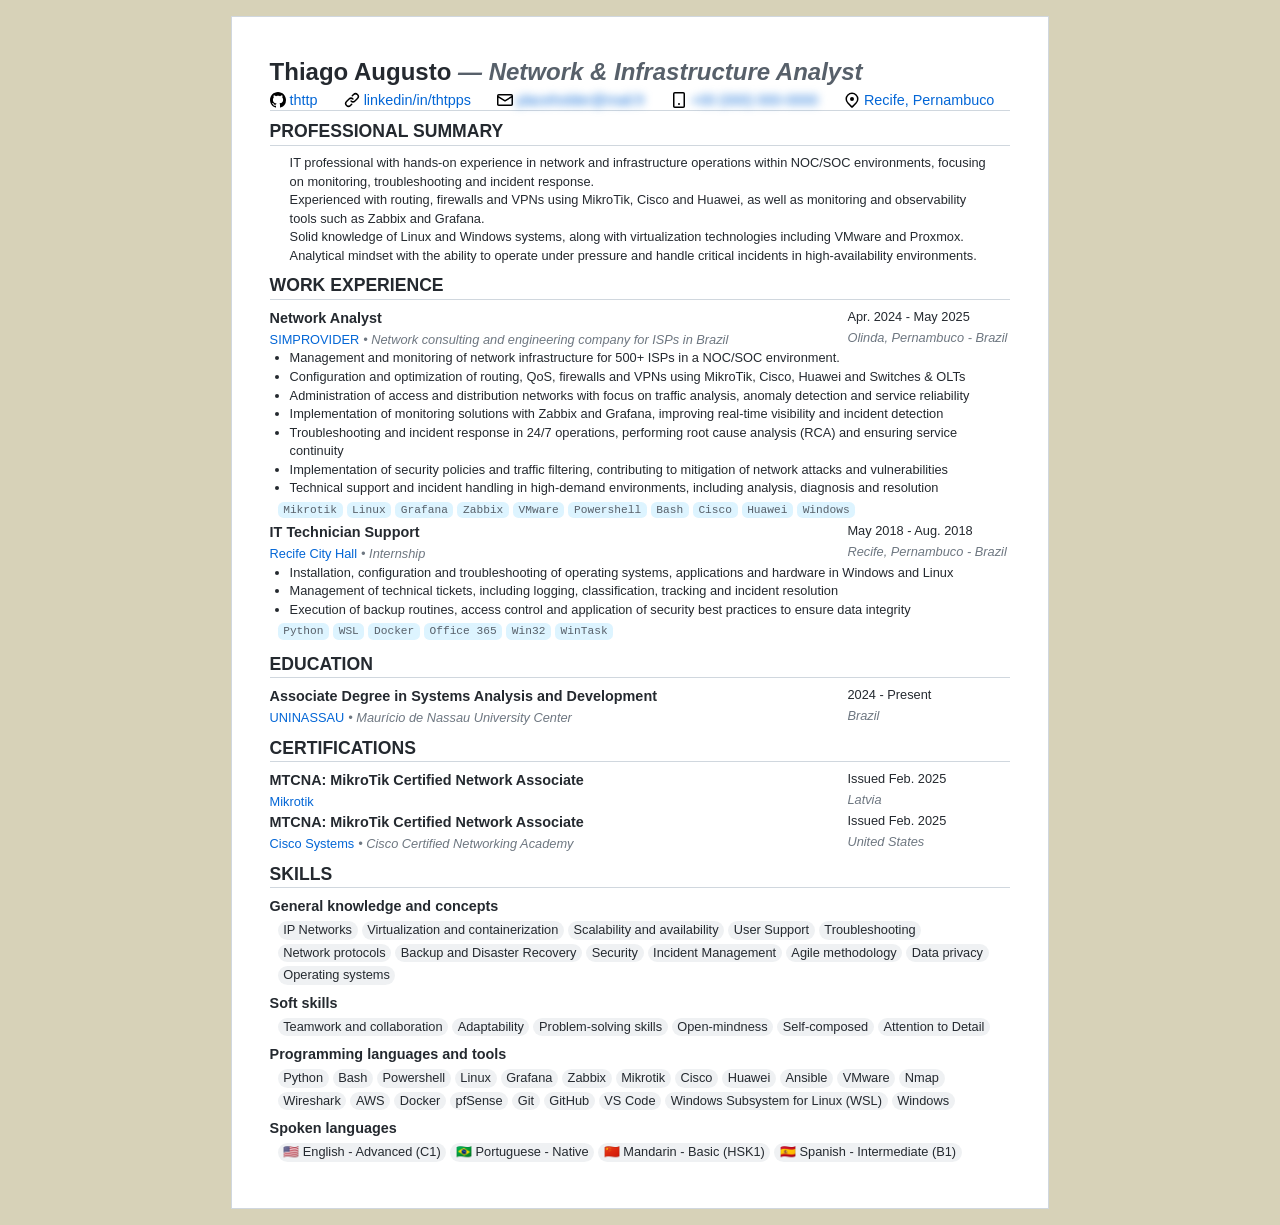
==== resume/index.html @ bd2367d8 "feat: add initial resume page with professional summary, work experience, education, and skills sect" ====
<!DOCTYPE html>
<html>
    <head>
        <meta charset="utf-8">
        <title>Resume</title>
        <link rel="icon" type="image/png" href="../assets/img/favicon.png">
        <link rel="icon" href="../assets/img/favicon.png" sizes="114x114">
        <meta name="description" content="My personal resume. See my past work experiences, my education, skills and projects.">
        <meta property="og:title" content="Thttp | Thiago Augusto online resume">
        <meta property="og:description" content="My personal resume. See my past work experiences, my education, skills and projects.">
        <meta property="og:url" content="https://thttp.github.io/resume">
        <meta property="og:image" content="https://thttp.github.io/assets/img/portfolio.png">
        <meta property="og:type" content="website">
    </head>
    <body style="background-color: rgb(215, 210, 184);">
        

        <main>
        <div>
            <h1>Thiago Augusto <span class="subtitle">— Network & Infrastructure Analyst    </span></h1>

            <nav>
            <a href="https://github.com/thttp">
                <svg xmlns="http://www.w3.org/2000/svg" viewBox="0 0 16 16" width="16" height="16"><path fill-rule="evenodd" d="M8 0C3.58 0 0 3.58 0 8c0 3.54 2.29 6.53 5.47 7.59.4.07.55-.17.55-.38 0-.19-.01-.82-.01-1.49-2.01.37-2.53-.49-2.69-.94-.09-.23-.48-.94-.82-1.13-.28-.15-.68-.52-.01-.53.63-.01 1.08.58 1.23.82.72 1.21 1.87.87 2.33.66.07-.52.28-.87.51-1.07-1.78-.2-3.64-.89-3.64-3.95 0-.87.31-1.59.82-2.15-.08-.2-.36-1.02.08-2.12 0 0 .67-.21 2.2.82.64-.18 1.32-.27 2-.27.68 0 1.36.09 2 .27 1.53-1.04 2.2-.82 2.2-.82.44 1.1.16 1.92.08 2.12.51.56.82 1.27.82 2.15 0 3.07-1.87 3.75-3.65 3.95.29.25.54.73.54 1.48 0 1.07-.01 1.93-.01 2.2 0 .21.15.46.55.38A8.013 8.013 0 0016 8c0-4.42-3.58-8-8-8z"></path></svg>
                <span>thttp</span>
            </a>
            <a href="https://www.linkedin.com/in/thtpps/">
                <svg xmlns="http://www.w3.org/2000/svg" viewBox="0 0 16 16" width="16" height="16"><path fill-rule="evenodd" d="M7.775 3.275a.75.75 0 001.06 1.06l1.25-1.25a2 2 0 112.83 2.83l-2.5 2.5a2 2 0 01-2.83 0 .75.75 0 00-1.06 1.06 3.5 3.5 0 004.95 0l2.5-2.5a3.5 3.5 0 00-4.95-4.95l-1.25 1.25zm-4.69 9.64a2 2 0 010-2.83l2.5-2.5a2 2 0 012.83 0 .75.75 0 001.06-1.06 3.5 3.5 0 00-4.95 0l-2.5 2.5a3.5 3.5 0 004.95 4.95l1.25-1.25a.75.75 0 00-1.06-1.06l-1.25 1.25a2 2 0 01-2.83 0z"></path></svg>
                <span>linkedin/in/thtpps</span>
            </a>
            <a href="#" data-href="mailto:placeholder@mail.fr">
                <svg xmlns="http://www.w3.org/2000/svg" viewBox="0 0 16 16" width="16" height="16"><path fill-rule="evenodd" d="M1.75 2A1.75 1.75 0 000 3.75v.736a.75.75 0 000 .027v7.737C0 13.216.784 14 1.75 14h12.5A1.75 1.75 0 0016 12.25v-8.5A1.75 1.75 0 0014.25 2H1.75zM14.5 4.07v-.32a.25.25 0 00-.25-.25H1.75a.25.25 0 00-.25.25v.32L8 7.88l6.5-3.81zm-13 1.74v6.441c0 .138.112.25.25.25h12.5a.25.25 0 00.25-.25V5.809L8.38 9.397a.75.75 0 01-.76 0L1.5 5.809z"></path></svg>
                <span class="redacted">placeholder@mail.fr</span>
            </a>
            <a href="#" data-href="tel:+00000000000">
                <svg xmlns="http://www.w3.org   /2000/svg" viewBox="0 0 16 16" width="16" height="16"><path fill-rule="evenodd" d="M3.75 0A1.75 1.75 0 002 1.75v12.5c0 .966.784 1.75 1.75 1.75h8.5A1.75 1.75 0 0014 14.25V1.75A1.75 1.75 0 0012.25 0h-8.5zM3.5 1.75a.25.25 0 01.25-.25h8.5a.25.25 0 01.25.25v12.5a.25.25 0 01-.25.25h-8.5a.25.25 0 01-.25-.25V1.75zM8 13a1 1 0 100-2 1 1 0 000 2z"></path></svg>
                <span class="redacted">+00 (000) 000-0000</span>
            </a>
            <a href="https://www.google.com/maps/place/Recife,+PE/@-8.0432784,-35.0990334,11z/data=!3m1!4b1!4m6!3m5!1s0x7ab196f94e5408b:0xe5800ef782bde3a6!8m2!3d-8.0578381!4d-34.8828969!16s%2Fg%2F1pxyctxrg?entry=ttu&g_ep=EgoyMDI2MDUyMC4wIKXMDSoASAFQAw%3D%3D">
                <svg xmlns="http://www.w3.org/2000/svg" viewBox="0 0 16 16" width="16" height="16"><path fill-rule="evenodd" d="M11.536 3.464a5 5 0 010 7.072L8 14.07l-3.536-3.535a5 5 0 117.072-7.072v.001zm1.06 8.132a6.5 6.5 0 10-9.192 0l3.535 3.536a1.5 1.5 0 002.122 0l3.535-3.536zM8 9a2 2 0 100-4 2 2 0 000 4z"></path></svg>
                <span>Recife, Pernambuco</span>
            </a>
            </nav>

            <section>
            <h2>PROFESSIONAL SUMMARY</h2>
            <article>
                <ul>
                IT professional with hands-on experience in network and infrastructure operations within NOC/SOC environments, focusing on monitoring, troubleshooting and incident response.<br>
                Experienced with routing, firewalls and VPNs using MikroTik, Cisco and Huawei, as well as monitoring and observability tools such as Zabbix and Grafana.<br>
                Solid knowledge of Linux and Windows systems, along with virtualization technologies including VMware and Proxmox.<br>
                Analytical mindset with the ability to operate under pressure and handle critical incidents in high-availability environments.
                </ul>
            </article>
            </section>

            <section>
            <h2>Work experience</h2>
            <article>
                <strong>Network Analyst</strong>
                <time datetime="2021">Apr. 2024 - May 2025</time>
                <em>
                <a href="https://simprovider.com.br/index.html">SIMPROVIDER</a>
                <q>Network consulting and engineering company for ISPs in Brazil</q>
                </em>
                <address>Olinda, Pernambuco - Brazil</address>
                <ul>
                <li>Management and monitoring of network infrastructure for 500+ ISPs in a NOC/SOC environment.</li>
                <li>Configuration and optimization of routing, QoS, firewalls and VPNs using MikroTik, Cisco, Huawei and Switches & OLTs</li>
                <li>Administration of access and distribution networks with focus on traffic analysis, anomaly detection and service reliability</li>
                <li>Implementation of monitoring solutions with Zabbix and Grafana, improving real-time visibility and incident detection</li>
                <li>Troubleshooting and incident response in 24/7 operations, performing root cause analysis (RCA) and ensuring service continuity</li>
                <li>Implementation of security policies and traffic filtering, contributing to mitigation of network attacks and vulnerabilities</li>
                <li>Technical support and incident handling in high-demand environments, including analysis, diagnosis and resolution</li>
                </ul>
                <dl>
                <dt>Mikrotik</dt>
                <dt>Linux</dt>
                <dt>Grafana</dt>
                <dt>Zabbix</dt>
                <dt>VMware</dt>
                <dt>Powershell</dt>
                <dt>Bash</dt>
                <dt>Cisco</dt>
                <dt>Huawei</dt>
                <dt>Windows</dt>
                </dl>
            </article>
            <article>
                <strong>IT Technician Support</strong>
                <time datetime="2021">May 2018 - Aug. 2018</time>
                <em>
                <a href="https://www2.recife.pe.gov.br/">Recife City Hall</a>
                <q>Internship</q>
                </em>
                <address>Recife, Pernambuco - Brazil</address>
                <ul>
                <li>Installation, configuration and troubleshooting of operating systems, applications and hardware in Windows and Linux</li>
                <li>Management of technical tickets, including logging, classification, tracking and incident resolution</li>
                <li>Execution of backup routines, access control and application of security best practices to ensure data integrity</li>
                </ul>
                <dl>
                <dt>Python</dt>
                <dt>WSL</dt>
                <dt>Docker</dt>
                <dt>Office 365</dt>
                <dt>Win32</dt>
                <dt>WinTask</dt>
                </dl>
            </article>
            </section>

            <section>
            <h2>Education</h2>
            <article>
                <strong>Associate Degree in Systems Analysis and Development</strong>
                <time datetime="PT1Y">2024 - Present</time>
                <em>
                <a href="https://www.uninassau.edu.br/">UNINASSAU</a>
                <q>Maurício de Nassau University Center</q>
                </em>
                <address>Brazil</address>
            </article>
            </section>

            <section>
            <h2>CERTIFICATIONS</h2>
            <article>
                <strong>MTCNA: MikroTik Certified Network Associate</strong>
                <time datetime="PT1Y">Issued Feb. 2025</time>
                <em>
                <a href="https://mikrotik.com/consultants?category=consultants&f[0]=cert%3AMTCNA">Mikrotik</a>
                </em>
                <address>Latvia</address>
            </article>
            <article>
                <strong>MTCNA: MikroTik Certified Network Associate</strong>
                <time datetime="PT1Y">Issued Feb. 2025</time>
                <em>
                <a href="https://www.cisco.com/site/br/pt/index.html">Cisco Systems</a>
                <q>Cisco Certified Networking Academy</q>
                </em>
                <address>United States</address>
            </article>
            </section>

            <section>
            <h2>Skills</h2>
            <article>
                <strong>General knowledge and concepts</strong>
                <dl class="labels">
                <dt>IP Networks</dt>
                <dt>Virtualization and containerization</dt>
                <dt>Scalability and availability</dt>
                <dt>User Support</dt>
                <dt>Troubleshooting</dt>
                <dt>Network protocols</dt>
                <dt>Backup and Disaster Recovery</dt>
                <dt>Security</dt>
                <dt>Incident Management</dt>
                <dt>Agile methodology</dt>
                <dt>Data privacy</dt>
                <dt>Operating systems</dt>
                </dl>
            </article>
            <article>
                <strong>Soft skills</strong>
                <dl class="labels">
                <dt>Teamwork and collaboration</dt>
                <dt>Adaptability</dt>
                <dt>Problem-solving skills</dt>
                <dt>Open-mindness</dt>
                <dt>Self-composed</dt>
                <dt>Attention to Detail</dt>
                </dl>
            </article>
            <article>
                <strong>Programming languages and tools</strong>
                <dl class="labels">
                <dt>Python</dt>
                <dt>Bash</dt>
                <dt>Powershell</dt>
                <dt>Linux</dt>
                <dt>Grafana</dt>
                <dt>Zabbix</dt>
                <dt>Mikrotik</dt>
                <dt>Cisco</dt>
                <dt>Huawei</dt>
                <dt>Ansible</dt>
                <dt>VMware</dt>
                <dt>Nmap</dt>
                <dt>Wireshark</dt>
                <dt>AWS</dt>
                <dt>Docker</dt>
                <dt>pfSense</dt>
                <dt>Git</dt>
                <dt>GitHub</dt>
                <dt>VS Code</dt>
                <dt>Windows Subsystem for Linux (WSL)</dt>
                <dt>Windows</dt>
                </dl>
            </article>
            <article>
                <strong>Spoken languages</strong>
                <dl class="labels">
                <dt>🇺🇸 English - Advanced (C1)</dt>
                <dt>🇧🇷 Portuguese - Native</dt>
                <dt>🇨🇳 Mandarin - Basic (HSK1)</dt>
                <dt>🇪🇸 Spanish - Intermediate (B1)</dt>
                </dl>
            </article>
            </section>

        </div>
        </main>

        <style>
        body {
            font-family: -apple-system,BlinkMacSystemFont,"Segoe UI",Helvetica,Arial,sans-serif,"Apple Color Emoji","Segoe UI Emoji";
            font-size: 0.9rem;
            line-height: 1.45;
            color: var(--color-fg-default);
            margin: 0;
            padding: 0;
            background-color: #24292f;
        }

        aside {
            margin: .25rem auto;
            text-align: center;
            color: var(--color-fg-subtle);
        }

        :root {
            --color-fg-default: #24292f;
            --color-fg-muted: #57606a;
            --color-fg-subtle: #6e7781;
            --color-accent-fg: #0366d6;
            --color-accent-subtle: #ddf4ff;
            --color-neutral-muted: rgba(175,184,193,0.2);
            --color-border-default: #d0d7de;
        }

        main {
            width: 216mm;
            border: 1px solid #d0d7de;
            background-color: white;
            margin: 1rem auto;
        }
        main > div {
            padding: 10mm;
        }

        @media print {
            @page {
            size: Letter;
            margin: 0;
            }
            html, body {
            width: 216mm;
            height: 279mm;
            }
            aside {
            display: none;
            }
            main {
            margin: 0;
            padding: 0;
            border: none;
            print-color-adjust: exact;
            }
        }

        h1 {
            font-size: 1.5rem;
            margin: 0;
        }
        h1 .subtitle {
            font-style: italic;
            color: var(--color-fg-muted);
        }
        h2 {
            font-size: 1.1rem;
            margin: .5rem 0;
            border-bottom: .0625rem solid var(--color-border-default);
            text-transform: uppercase;
        }

        a, a:link, a:visited, a:hover, a:active {
            text-decoration: none;
            color: var(--color-accent-fg);
        }

        nav {
            display: flex;
            justify-content: space-between;
            flex-wrap: wrap;
            border-bottom: .0625rem solid var(--color-border-default);
        }
        nav a {
            display: flex;
            align-items: center;
            margin-right: 1rem;
        }
        nav a svg {
            margin-right: .25rem;
        }
        nav a span.redacted {
            filter: blur(4px);
        }

        article {
            display: flex;
            flex-wrap: wrap;
        }
        article strong, article em {
            width: 78%;
        }
        article time, article address {
            font-size: 0.8rem;
            width: 22%;
        }
        article ul, article dl, article p {
            font-size: 0.8rem;
            width: 100%;
        }
        article em a {
            font-style: normal;
            font-size: 0.8rem;
        }
        article em q {
            quotes: none;
            font-size: 0.8rem;
            color: var(--color-fg-subtle);
        }
        article em data {
            font-size: 0.8rem;
            color: var(--color-fg-subtle);
        }
        article em q::before, article em data::before {
            content: "• ";
        }
        article address {
            color: var(--color-fg-subtle);
        }
        article ul {
            margin: 0;
            padding: 0 1.25rem;
        }
        article dl {
            margin: .25rem 0;
            padding: 0 .5rem;
            display: flex;
            flex-wrap: wrap;
        }
        article dl dt {
            font-family: ui-monospace,SFMono-Regular,SF Mono,Menlo,Consolas,Liberation Mono,monospace;
            font-size: .7rem;
            color: var(--color-fg-muted);
            background-color: var(--color-accent-subtle);
            margin-right: .25rem;
            padding: 0 .35rem;
            border-radius: 0.35rem;
        }
        article p {
            margin: 0 0.5rem;
            padding: 0;
        }

        dl.labels {
            display: flex;
            flex-wrap: wrap;
        }
        dl.labels dt {
            font-family: inherit;
            font-size: .8rem;
            color: var(--color-fg-default);
            background-color: var(--color-neutral-muted);
            margin-bottom: .25rem;
            padding: 0 .35rem;
            border-radius: 2rem;
        }
        </style>


    </body>
</html>
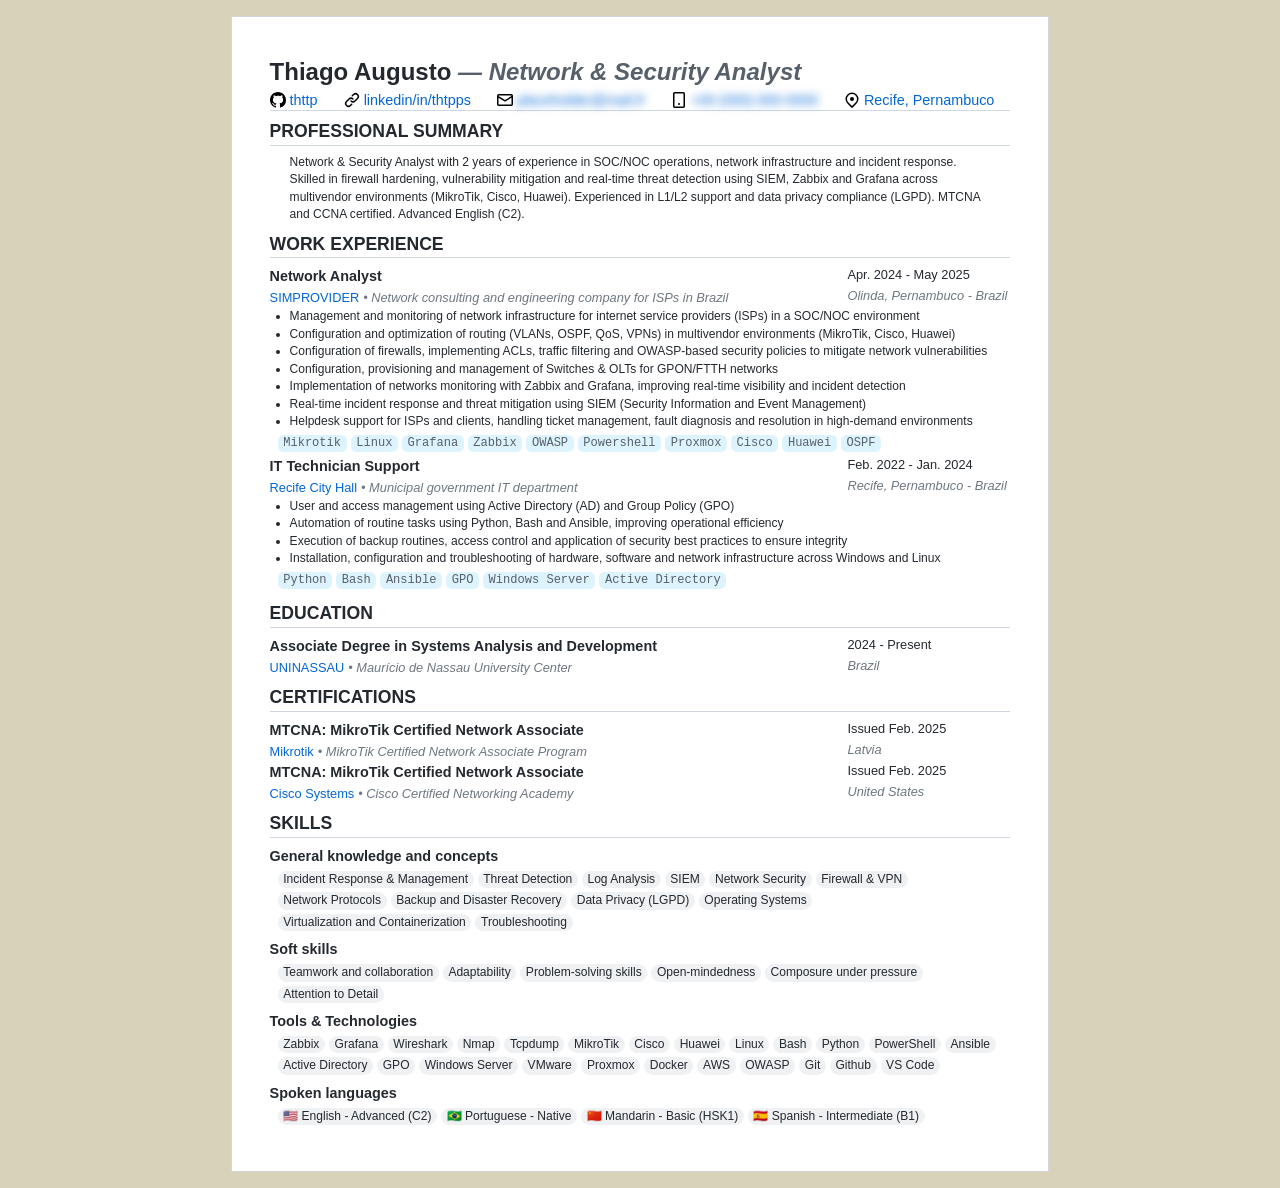
==== commit 8f16b2ee: "feat: update resume content and title to reflect current role as Network & Security Analyst" ====
--- a/resume/index.html
+++ b/resume/index.html
@@ -17,7 +17,7 @@
 
         <main>
         <div>
-            <h1>Thiago Augusto <span class="subtitle">— Network & Infrastructure Analyst    </span></h1>
+            <h1>Thiago Augusto <span class="subtitle">— Network & Security Analyst    </span></h1>
 
             <nav>
             <a href="https://github.com/thttp">
@@ -46,10 +46,7 @@
             <h2>PROFESSIONAL SUMMARY</h2>
             <article>
                 <ul>
-                IT professional with hands-on experience in network and infrastructure operations within NOC/SOC environments, focusing on monitoring, troubleshooting and incident response.<br>
-                Experienced with routing, firewalls and VPNs using MikroTik, Cisco and Huawei, as well as monitoring and observability tools such as Zabbix and Grafana.<br>
-                Solid knowledge of Linux and Windows systems, along with virtualization technologies including VMware and Proxmox.<br>
-                Analytical mindset with the ability to operate under pressure and handle critical incidents in high-availability environments.
+                Network & Security Analyst with 2 years of experience in SOC/NOC operations, network infrastructure and incident response. Skilled in firewall hardening, vulnerability mitigation and real-time threat detection using SIEM, Zabbix and Grafana across multivendor environments (MikroTik, Cisco, Huawei). Experienced in L1/L2 support and data privacy compliance (LGPD). MTCNA and CCNA certified. Advanced English (C2).
                 </ul>
             </article>
             </section>
@@ -65,47 +62,48 @@
                 </em>
                 <address>Olinda, Pernambuco - Brazil</address>
                 <ul>
-                <li>Management and monitoring of network infrastructure for 500+ ISPs in a NOC/SOC environment.</li>
-                <li>Configuration and optimization of routing, QoS, firewalls and VPNs using MikroTik, Cisco, Huawei and Switches & OLTs</li>
-                <li>Administration of access and distribution networks with focus on traffic analysis, anomaly detection and service reliability</li>
-                <li>Implementation of monitoring solutions with Zabbix and Grafana, improving real-time visibility and incident detection</li>
-                <li>Troubleshooting and incident response in 24/7 operations, performing root cause analysis (RCA) and ensuring service continuity</li>
-                <li>Implementation of security policies and traffic filtering, contributing to mitigation of network attacks and vulnerabilities</li>
-                <li>Technical support and incident handling in high-demand environments, including analysis, diagnosis and resolution</li>
+                <li>Management and monitoring of network infrastructure for internet service providers (ISPs) in a SOC/NOC environment</li>
+                <li>Configuration and optimization of routing (VLANs, OSPF, QoS, VPNs) in multivendor environments (MikroTik, Cisco, Huawei)</li>
+                <li>Configuration of firewalls, implementing ACLs, traffic filtering and OWASP-based security policies to mitigate network vulnerabilities</li>
+                <li>Configuration, provisioning and management of Switches & OLTs for GPON/FTTH networks</li>
+                <li>Implementation of networks monitoring with Zabbix and Grafana, improving real-time visibility and incident detection</li>
+                <li>Real-time incident response and threat mitigation using SIEM (Security Information and Event Management)</li>
+                <li>Helpdesk support for ISPs and clients, handling ticket management, fault diagnosis and resolution in high-demand environments</li>
                 </ul>
                 <dl>
                 <dt>Mikrotik</dt>
                 <dt>Linux</dt>
                 <dt>Grafana</dt>
                 <dt>Zabbix</dt>
-                <dt>VMware</dt>
+                <dt>OWASP</dt>
                 <dt>Powershell</dt>
-                <dt>Bash</dt>
+                <dt>Proxmox</dt>
                 <dt>Cisco</dt>
                 <dt>Huawei</dt>
-                <dt>Windows</dt>
+                <dt>OSPF</dt>
                 </dl>
             </article>
             <article>
                 <strong>IT Technician Support</strong>
-                <time datetime="2021">May 2018 - Aug. 2018</time>
+                <time datetime="2021">Feb. 2022 - Jan. 2024</time>
                 <em>
                 <a href="https://www2.recife.pe.gov.br/">Recife City Hall</a>
-                <q>Internship</q>
+                <q>Municipal government IT department</q>
                 </em>
                 <address>Recife, Pernambuco - Brazil</address>
                 <ul>
-                <li>Installation, configuration and troubleshooting of operating systems, applications and hardware in Windows and Linux</li>
-                <li>Management of technical tickets, including logging, classification, tracking and incident resolution</li>
-                <li>Execution of backup routines, access control and application of security best practices to ensure data integrity</li>
-                </ul>
+                <li>User and access management using Active Directory (AD) and Group Policy (GPO)</li>
+                <li>Automation of routine tasks using Python, Bash and Ansible, improving operational efficiency</li>
+                <li>Execution of backup routines, access control and application of security best practices to ensure integrity</li>
+                <li>Installation, configuration and troubleshooting of hardware, software and network infrastructure across Windows and Linux</li>
+                </ul>   
                 <dl>
                 <dt>Python</dt>
-                <dt>WSL</dt>
-                <dt>Docker</dt>
-                <dt>Office 365</dt>
-                <dt>Win32</dt>
-                <dt>WinTask</dt>
+                <dt>Bash</dt>
+                <dt>Ansible</dt>
+                <dt>GPO</dt>    
+                <dt>Windows Server</dt>
+                <dt>Active Directory</dt>
                 </dl>
             </article>
             </section>
@@ -130,6 +128,7 @@
                 <time datetime="PT1Y">Issued Feb. 2025</time>
                 <em>
                 <a href="https://mikrotik.com/consultants?category=consultants&f[0]=cert%3AMTCNA">Mikrotik</a>
+                <q>MikroTik Certified Network Associate Program</q>
                 </em>
                 <address>Latvia</address>
             </article>
@@ -149,18 +148,18 @@
             <article>
                 <strong>General knowledge and concepts</strong>
                 <dl class="labels">
-                <dt>IP Networks</dt>
-                <dt>Virtualization and containerization</dt>
-                <dt>Scalability and availability</dt>
-                <dt>User Support</dt>
+                <dt>Incident Response & Management</dt>
+                <dt>Threat Detection</dt>
+                <dt>Log Analysis</dt>
+                <dt>SIEM</dt>
+                <dt>Network Security</dt>
+                <dt>Firewall & VPN</dt>
+                <dt>Network Protocols</dt>
+                <dt>Backup and Disaster Recovery</dt>
+                <dt>Data Privacy (LGPD)</dt>
+                <dt>Operating Systems</dt>
+                <dt>Virtualization and Containerization</dt>
                 <dt>Troubleshooting</dt>
-                <dt>Network protocols</dt>
-                <dt>Backup and Disaster Recovery</dt>
-                <dt>Security</dt>
-                <dt>Incident Management</dt>
-                <dt>Agile methodology</dt>
-                <dt>Data privacy</dt>
-                <dt>Operating systems</dt>
                 </dl>
             </article>
             <article>
@@ -169,41 +168,44 @@
                 <dt>Teamwork and collaboration</dt>
                 <dt>Adaptability</dt>
                 <dt>Problem-solving skills</dt>
-                <dt>Open-mindness</dt>
-                <dt>Self-composed</dt>
+                <dt>Open-mindedness</dt>
+                <dt>Composure under pressure</dt>
                 <dt>Attention to Detail</dt>
                 </dl>
             </article>
             <article>
-                <strong>Programming languages and tools</strong>
+                <strong>Tools & Technologies</strong>
                 <dl class="labels">
-                <dt>Python</dt>
-                <dt>Bash</dt>
-                <dt>Powershell</dt>
-                <dt>Linux</dt>
+                <dt>Zabbix</dt>
                 <dt>Grafana</dt>
-                <dt>Zabbix</dt>
-                <dt>Mikrotik</dt>
+                <dt>Wireshark</dt>
+                <dt>Nmap</dt>
+                <dt>Tcpdump</dt>
+                <dt>MikroTik</dt>
                 <dt>Cisco</dt>
                 <dt>Huawei</dt>
+                <dt>Linux</dt>
+                <dt>Bash</dt>
+                <dt>Python</dt>
+                <dt>PowerShell</dt>
                 <dt>Ansible</dt>
+                <dt>Active Directory</dt>
+                <dt>GPO</dt>
+                <dt>Windows Server</dt>
                 <dt>VMware</dt>
-                <dt>Nmap</dt>
-                <dt>Wireshark</dt>
+                <dt>Proxmox</dt>
+                <dt>Docker</dt>
                 <dt>AWS</dt>
-                <dt>Docker</dt>
-                <dt>pfSense</dt>
+                <dt>OWASP</dt>
                 <dt>Git</dt>
-                <dt>GitHub</dt>
+                <dt>Github</dt>
                 <dt>VS Code</dt>
-                <dt>Windows Subsystem for Linux (WSL)</dt>
-                <dt>Windows</dt>
                 </dl>
             </article>
             <article>
                 <strong>Spoken languages</strong>
                 <dl class="labels">
-                <dt>🇺🇸 English - Advanced (C1)</dt>
+                <dt>🇺🇸 English - Advanced (C2)</dt>
                 <dt>🇧🇷 Portuguese - Native</dt>
                 <dt>🇨🇳 Mandarin - Basic (HSK1)</dt>
                 <dt>🇪🇸 Spanish - Intermediate (B1)</dt>
@@ -320,8 +322,8 @@
             font-size: 0.8rem;
             width: 22%;
         }
-        article ul, article dl, article p {
-            font-size: 0.8rem;
+        article ul,  article dl, article p {
+            font-size: 0.754rem;
             width: 100%;
         }
         article em a {
@@ -355,7 +357,7 @@
         }
         article dl dt {
             font-family: ui-monospace,SFMono-Regular,SF Mono,Menlo,Consolas,Liberation Mono,monospace;
-            font-size: .7rem;
+            font-size: .754rem;
             color: var(--color-fg-muted);
             background-color: var(--color-accent-subtle);
             margin-right: .25rem;
@@ -373,7 +375,7 @@
         }
         dl.labels dt {
             font-family: inherit;
-            font-size: .8rem;
+            font-size: .754rem;
             color: var(--color-fg-default);
             background-color: var(--color-neutral-muted);
             margin-bottom: .25rem;
